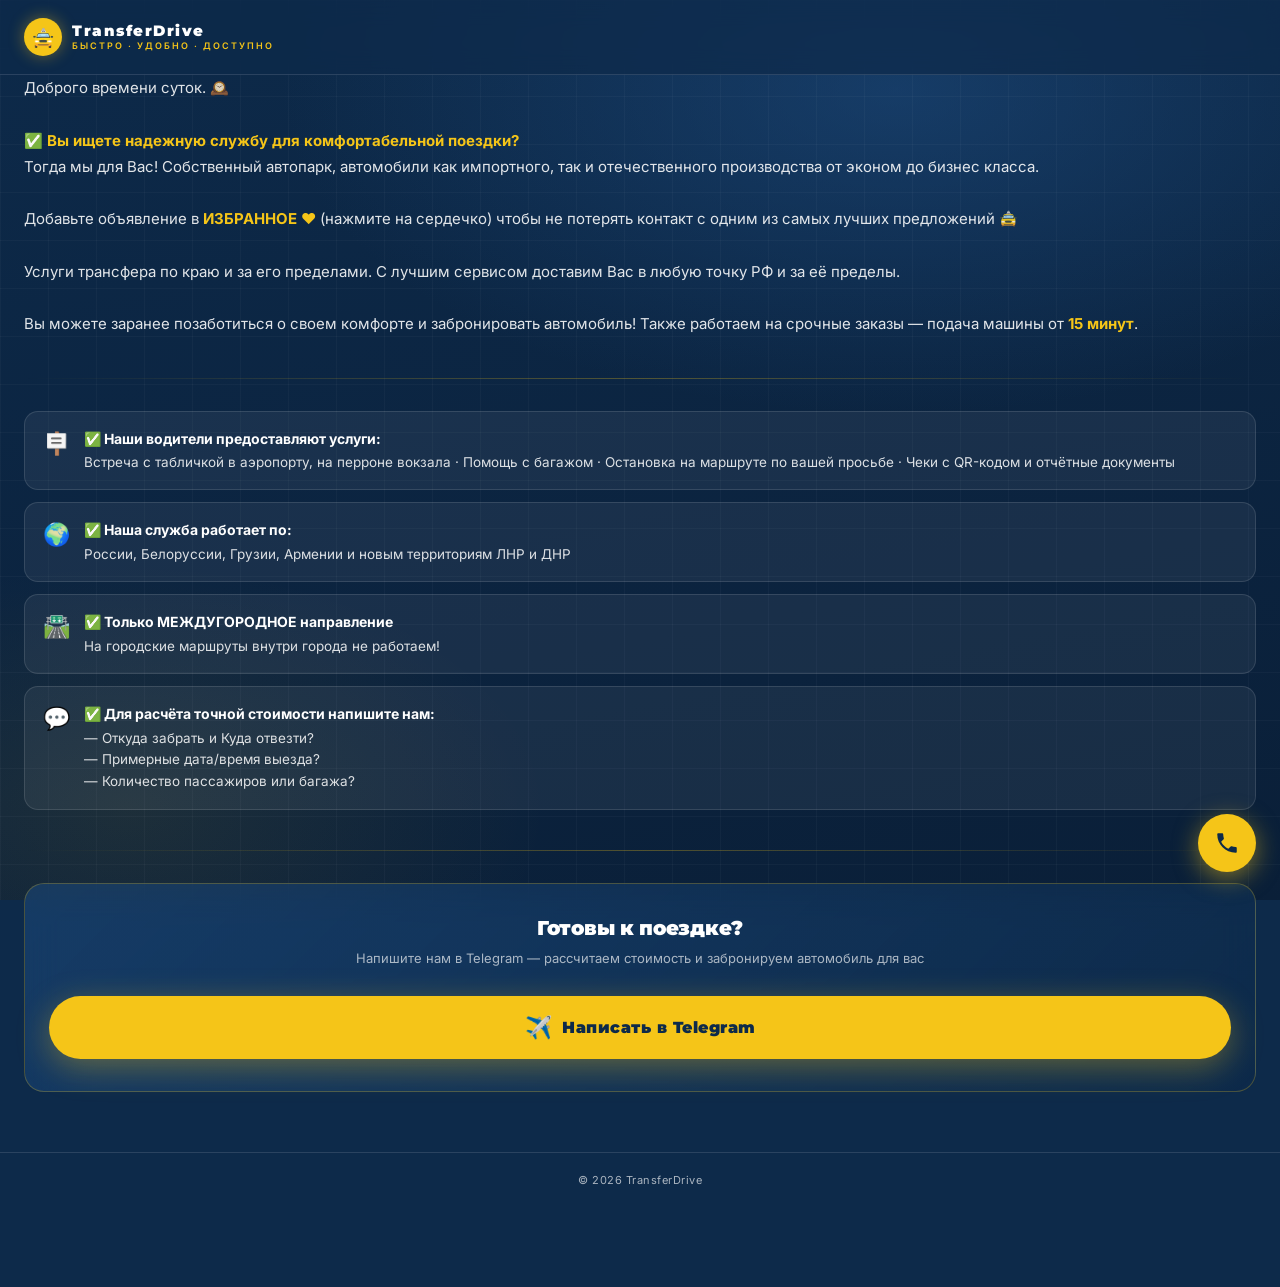
==== index.html @ ec16fa6d "Update index.html" ====
<!DOCTYPE html>
<html lang="ru">

<head>
  <meta charset="UTF-8">
  <meta name="viewport" content="width=device-width, initial-scale=1.0">
  <title>TransferDrive</title>
  <link href="https://fonts.googleapis.com/css2?family=Montserrat:wght@400;600;700;900&family=Inter:wght@400;500&display=swap" rel="stylesheet">
  <link rel="stylesheet" href="style.css">
</head>

<body>

<div class="bg-layer"></div>
<div class="bg-grid"></div>

<header>
  <div class="logo">
    <div class="logo-icon">🚖</div>
    <div>
      <div class="logo-text">TransferDrive</div>
      <div class="logo-sub">БЫСТРО · УДОБНО · ДОСТУПНО</div>
    </div>
  </div>
</header>

<div class="content-block">
  <p class="greeting">Доброго времени суток. 🕰️

<strong>✅ Вы ищете надежную службу для комфортабельной поездки?</strong>
Тогда мы для Вас! Собственный автопарк, автомобили как импортного, так и отечественного производства от эконом до бизнес класса.

Добавьте объявление в <strong>ИЗБРАННОЕ ❤</strong> (нажмите на сердечко) чтобы не потерять контакт с одним из самых лучших предложений 🚖

Услуги трансфера по краю и за его пределами. С лучшим сервисом доставим Вас в любую точку РФ и за её пределы.

Вы можете заранее позаботиться о своем комфорте и забронировать автомобиль! Также работаем на срочные заказы — подача машины от <strong>15 минут</strong>.</p>
</div>

<div class="divider"></div>

<section class="features">
  <div class="feature-card">
    <div class="feat-icon">🪧</div>
    <div class="feat-text">
      <strong>✅ Наши водители предоставляют услуги:</strong>
      Встреча с табличкой в аэропорту, на перроне вокзала · Помощь с багажом · Остановка на маршруте по вашей просьбе · Чеки с QR-кодом и отчётные документы
    </div>
  </div>
  <div class="feature-card">
    <div class="feat-icon">🌍</div>
    <div class="feat-text">
      <strong>✅ Наша служба работает по:</strong>
      России, Белоруссии, Грузии, Армении и новым территориям ЛНР и ДНР
    </div>
  </div>
  <div class="feature-card">
    <div class="feat-icon">🛣️</div>
    <div class="feat-text">
      <strong>✅ Только МЕЖДУГОРОДНОЕ направление</strong>
      На городские маршруты внутри города не работаем!
    </div>
  </div>
  <div class="feature-card">
    <div class="feat-icon">💬</div>
    <div class="feat-text">
      <strong>✅ Для расчёта точной стоимости напишите нам:</strong>
      — Откуда забрать и Куда отвезти?<br>
      — Примерные дата/время выезда?<br>
      — Количество пассажиров или багажа?
    </div>
  </div>
</section>

<div class="divider"></div>

<section id="cta">
  <div class="cta-box">
    <div class="cta-title">Готовы к поездке?</div>
    <div class="cta-sub">Напишите нам в Telegram — рассчитаем стоимость и забронируем автомобиль для вас</div>
    <a href="https://t.me/Zarina_Transfer_Drive" class="tg-btn" target="_blank" rel="noopener">
      <span class="tg-icon">✈️</span>
      Написать в Telegram
    </a>
  </div>
</section>

<footer>
  © 2026 TransferDrive
</footer>

<button class="fab" aria-label="Перейти к кнопке заказа">
  <svg viewBox="0 0 24 24" xmlns="http://www.w3.org/2000/svg">
    <path d="M6.6 10.8c1.4 2.8 3.8 5.1 6.6 6.6l2.2-2.2c.3-.3.7-.4 1-.2 1.1.4 2.3.6 3.6.6.6 0 1 .4 1 1V20c0 .6-.4 1-1 1-9.4 0-17-7.6-17-17 0-.6.4-1 1-1h3.5c.6 0 1 .4 1 1 0 1.3.2 2.5.6 3.6.1.3 0 .7-.2 1L6.6 10.8z"/>
  </svg>
</button>

<script src="script.js"></script>
</body>
</html>
---- style.css ----
:root {
  --navy: #0d2a4a;
  --navy-mid: #163a62;
  --navy-light: #1e4d82;
  --gold: #f5c518;
  --gold-dark: #d4a800;
  --white: #ffffff;
  --text-muted: rgba(255,255,255,0.65);
  --card-bg: rgba(255,255,255,0.06);
  --border: rgba(255,255,255,0.12);
}

*, *::before, 
*::after { 
  box-sizing: border-box; margin: 0; padding: 0; 
}

html { 
  scroll-behavior: smooth; 
}

body {
  font-family: 'Inter', sans-serif;
  background: var(--navy);
  color: var(--white);
  min-height: 100vh;
  overflow-x: hidden;
}

.bg-layer {
  position: fixed; inset: 0; z-index: 0; pointer-events: none;
  background:
    radial-gradient(ellipse 80% 60% at 70% 10%, rgba(30,77,130,0.55) 0%, transparent 60%),
    radial-gradient(ellipse 60% 50% at 10% 90%, rgba(245,197,24,0.08) 0%, transparent 55%),
    linear-gradient(170deg, #0d2a4a 0%, #0a1f38 100%);
}

.bg-grid {
  position: fixed; inset: 0; z-index: 0; pointer-events: none;
  background-image:
    linear-gradient(rgba(255,255,255,0.03) 1px, transparent 1px),
    linear-gradient(90deg, rgba(255,255,255,0.03) 1px, transparent 1px);
  background-size: 48px 48px;
}

header {
  position: sticky; top: 0; z-index: 10;
  display: flex; align-items: center; justify-content: space-between;
  padding: 18px 24px;
  border-bottom: 1px solid var(--border);
  backdrop-filter: blur(12px);
  background: rgba(13,42,74,0.7);
}

.logo {
  display: flex; align-items: center; gap: 10px;
}

.logo-icon {
  width: 38px; height: 38px;
  background: var(--gold);
  border-radius: 50%;
  display: flex; align-items: center; justify-content: center;
  font-size: 18px;
  box-shadow: 0 0 16px rgba(245,197,24,0.4);
}

.logo-text {
  font-family: 'Montserrat', sans-serif;
  font-weight: 900;
  font-size: 15px;
  letter-spacing: 1.5px;
  color: var(--white);
  line-height: 1.1;
}

.logo-sub {
  font-size: 9px;
  letter-spacing: 2px;
  color: var(--gold);
  font-weight: 600;
}

.phone-header {
  font-family: 'Montserrat', sans-serif;
  font-weight: 700;
  font-size: 15px;
  color: var(--white);
  text-decoration: none;
  text-align: right;
  line-height: 1.2;
}

.phone-header span {
  display: block;
  font-size: 9px;
  font-weight: 400;
  color: var(--text-muted);
  letter-spacing: 0.5px;
}

.hero {
  position: relative; z-index: 5;
  padding: 48px 24px 36px;
}

.badge-row {
  display: flex; flex-wrap: wrap; gap: 8px; margin-bottom: 24px;
}

.badge {
  background: rgba(245,197,24,0.15);
  border: 1px solid rgba(245,197,24,0.35);
  color: var(--gold);
  font-size: 11px;
  font-weight: 700;
  letter-spacing: 1px;
  padding: 5px 12px;
  border-radius: 20px;
  text-transform: uppercase;
}

.hero h1 {
  font-family: 'Montserrat', sans-serif;
  font-size: clamp(26px, 7vw, 40px);
  font-weight: 900;
  line-height: 1.15;
  margin-bottom: 20px;
  letter-spacing: -0.5px;
}

.hero h1 em {
  font-style: normal;
  color: var(--gold);
  display: block;
}

.content-block {
  position: relative; z-index: 5;
  padding: 0 24px 32px;
}

.greeting {
  font-size: 15px;
  line-height: 1.75;
  color: rgba(255,255,255,0.88);
  white-space: pre-line;
}

.greeting strong {
  color: var(--gold);
  font-weight: 700;
}

.features {
  position: relative; z-index: 5;
  padding: 0 24px 32px;
  display: flex; flex-direction: column; gap: 12px;
}

.feature-card {
  background: var(--card-bg);
  border: 1px solid var(--border);
  border-radius: 14px;
  padding: 16px 18px;
  display: flex; align-items: flex-start; gap: 14px;
  opacity: 0;
  transform: translateY(20px);
  transition: opacity 0.5s ease, transform 0.5s ease;
}

.feature-card.visible { 
  opacity: 1; transform: translateY(0); 
}

.feature-card:hover {
  background: rgba(255,255,255,0.1);
  border-color: rgba(245,197,24,0.3);
  transition: background 0.2s, border-color 0.2s;
}

.feat-icon {
  font-size: 22px;
  flex-shrink: 0;
  margin-top: 2px;
}

.feat-text {
  font-size: 13.5px;
  line-height: 1.6;
  color: rgba(255,255,255,0.85);
}

.feat-text strong {
  display: block;
  font-size: 14px;
  font-weight: 700;
  color: var(--white);
  margin-bottom: 2px;
}

.divider {
  position: relative; z-index: 5;
  height: 1px;
  background: linear-gradient(90deg, transparent, rgba(245,197,24,0.3), transparent);
  margin: 8px 24px 32px;
}

#cta {
  position: relative; z-index: 5;
  padding: 0 24px 60px;
  text-align: center;
}

.cta-box {
  background: linear-gradient(135deg, rgba(30,77,130,0.5), rgba(13,42,74,0.8));
  border: 1px solid rgba(245,197,24,0.25);
  border-radius: 20px;
  padding: 32px 24px;
  backdrop-filter: blur(16px);
}

.cta-title {
  font-family: 'Montserrat', sans-serif;
  font-weight: 900;
  font-size: 20px;
  margin-bottom: 8px;
  letter-spacing: -0.3px;
}

.cta-sub {
  font-size: 13px;
  color: var(--text-muted);
  margin-bottom: 28px;
  line-height: 1.6;
}

.tg-btn {
  display: inline-flex;
  align-items: center;
  justify-content: center;
  gap: 10px;
  background: var(--gold);
  color: #0d2a4a;
  font-family: 'Montserrat', sans-serif;
  font-weight: 900;
  font-size: 16px;
  letter-spacing: 0.5px;
  text-decoration: none;
  padding: 18px 36px;
  border-radius: 50px;
  width: 100%;
  box-shadow: 0 8px 32px rgba(245,197,24,0.35);
  transition: transform 0.15s ease, box-shadow 0.15s ease, background 0.15s ease;
  cursor: pointer;
}

.tg-btn:hover {
  background: #ffe040;
  transform: translateY(-2px);
  box-shadow: 0 12px 40px rgba(245,197,24,0.5);
}

.tg-btn:active { 
  transform: scale(0.97); 
}

.tg-icon { 
  font-size: 22px; 
}

.fab {
  position: fixed;
  bottom: 28px;
  right: 24px;
  z-index: 100;
  width: 58px;
  height: 58px;
  background: var(--gold);
  border-radius: 50%;
  display: flex;
  align-items: center;
  justify-content: center;
  box-shadow: 0 6px 24px rgba(245,197,24,0.5);
  cursor: pointer;
  border: none;
  animation: pulse-ring 2s ease-out infinite;
  transition: transform 0.2s, box-shadow 0.2s;
}

.fab:hover {
  transform: scale(1.08);
  box-shadow: 0 10px 32px rgba(245,197,24,0.65);
}

.fab:active { 
  transform: scale(0.94); 
}

.fab svg { 
  width: 26px; height: 26px; fill: #0d2a4a; 
}

@keyframes pulse-ring {
  0%   { box-shadow: 0 0 0 0 rgba(245,197,24,0.55), 0 6px 24px rgba(245,197,24,0.4); }
  70%  { box-shadow: 0 0 0 14px rgba(245,197,24,0), 0 6px 24px rgba(245,197,24,0.4); }
  100% { box-shadow: 0 0 0 0 rgba(245,197,24,0), 0 6px 24px rgba(245,197,24,0.4); }
}

footer {
  position: relative; z-index: 5;
  text-align: center;
  padding: 20px 24px 100px;
  font-size: 11px;
  color: var(--text-muted);
  letter-spacing: 0.5px;
  border-top: 1px solid var(--border);
}

@keyframes fadeUp {
  from { opacity: 0; transform: translateY(24px); }
  to   { opacity: 1; transform: translateY(0); }
}

.hero h1, .hero .badge-row {
  animation: fadeUp 0.7s ease both;
}

.hero .badge-row { 
  animation-delay: 0.1s; 
}

.hero h1        { 
  animation-delay: 0.2s; 
}

.content-block  { 
  animation: fadeUp 0.7s 0.35s ease both; 
}
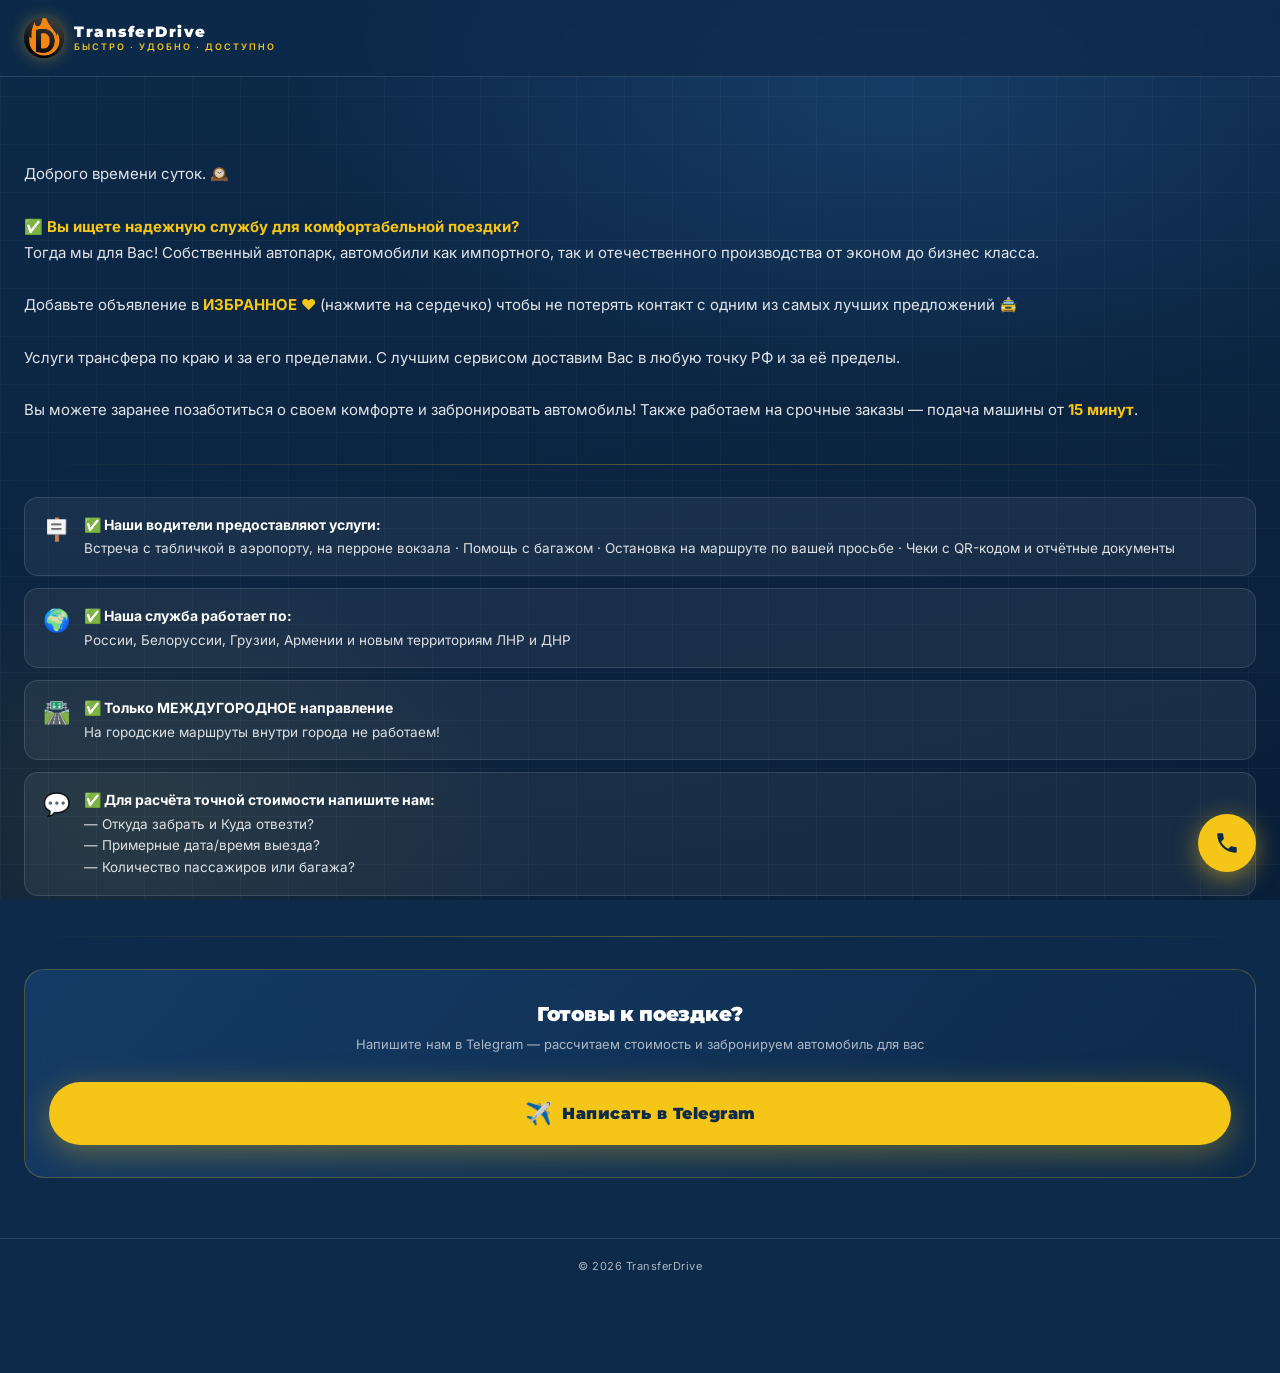
==== commit c8a4317a: "Update index.html" ====
--- a/index.html
+++ b/index.html
@@ -15,14 +15,18 @@
 <div class="bg-grid"></div>
 
 <header>
+
   <div class="logo">
-    <div class="logo-icon">🚖</div>
+    <img src="assets/logo.jpg" style="width:40px; height:40px; border-radius:50%; object-fit:cover; box-shadow:0 0 16px rgba(245,197,24,0.4)">
+
     <div>
       <div class="logo-text">TransferDrive</div>
       <div class="logo-sub">БЫСТРО · УДОБНО · ДОСТУПНО</div>
     </div>
   </div>
 </header>
+
+<section class="hero"></section>
 
 <div class="content-block">
   <p class="greeting">Доброго времени суток. 🕰️
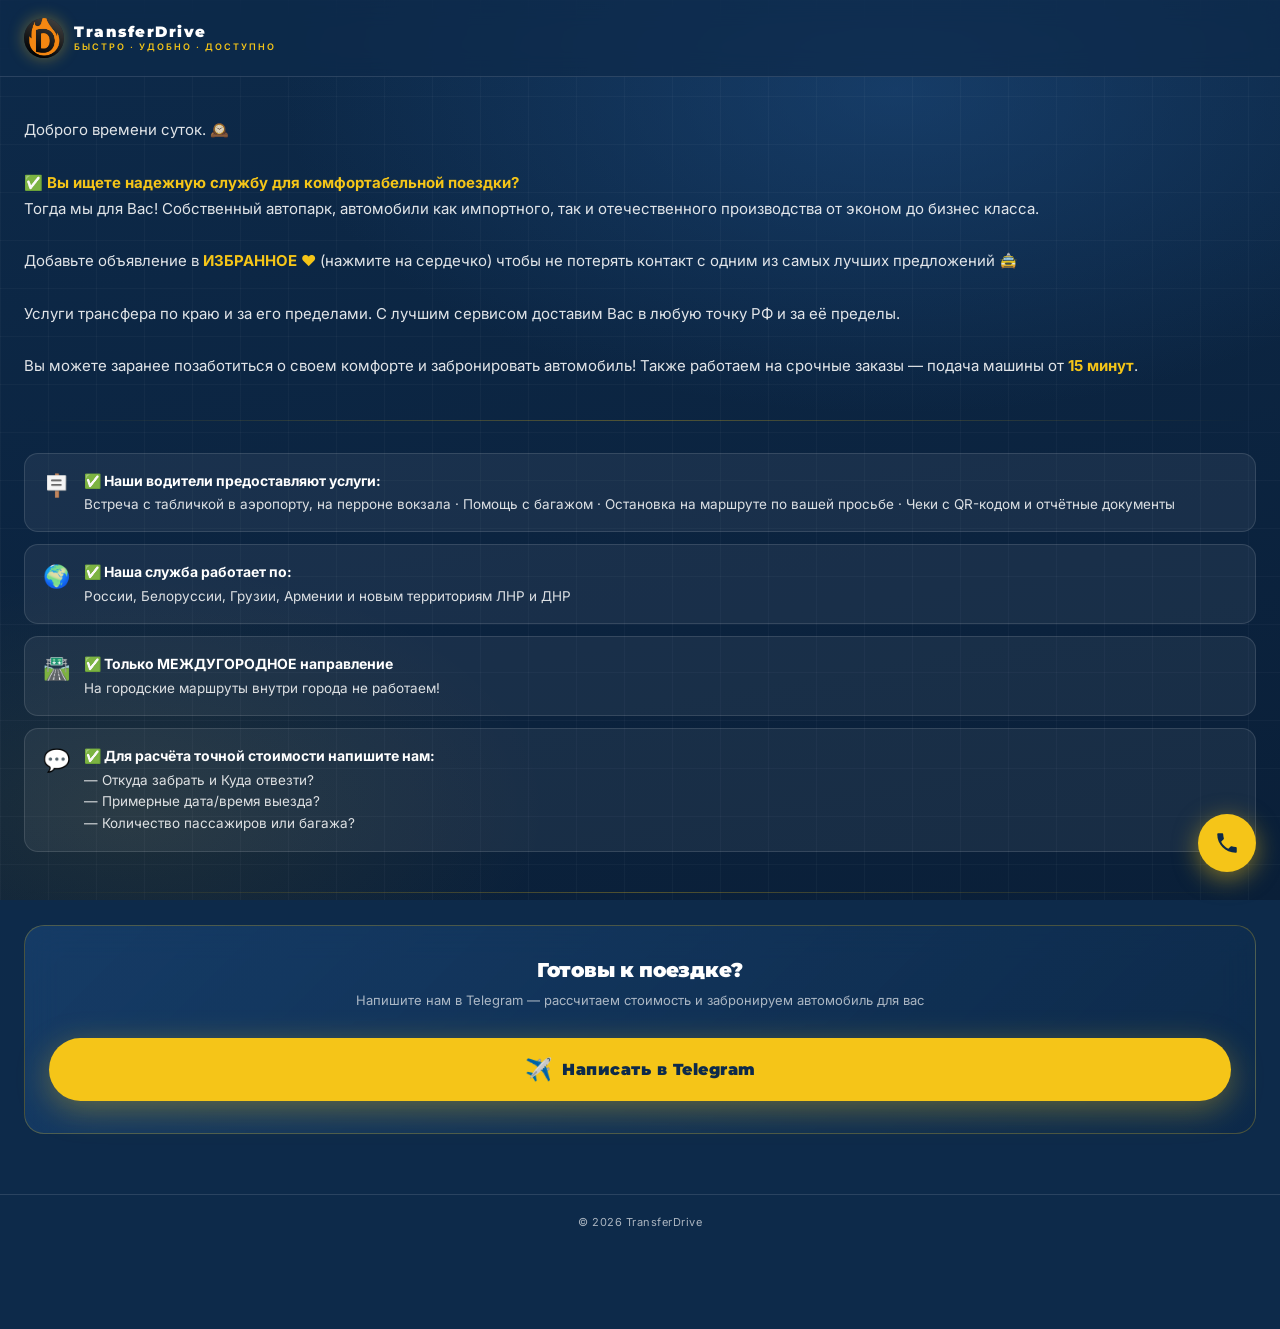
==== commit dda5755b: "Update index.html" ====
--- a/index.html
+++ b/index.html
@@ -93,7 +93,7 @@
   © 2026 TransferDrive
 </footer>
 
-<button class="fab" aria-label="Перейти к кнопке заказа">
+<button class="fab" onclick="document.getElementById('cta').scrollIntoView({behavior:'smooth'})"aria-label="Перейти к кнопке заказа">
   <svg viewBox="0 0 24 24" xmlns="http://www.w3.org/2000/svg">
     <path d="M6.6 10.8c1.4 2.8 3.8 5.1 6.6 6.6l2.2-2.2c.3-.3.7-.4 1-.2 1.1.4 2.3.6 3.6.6.6 0 1 .4 1 1V20c0 .6-.4 1-1 1-9.4 0-17-7.6-17-17 0-.6.4-1 1-1h3.5c.6 0 1 .4 1 1 0 1.3.2 2.5.6 3.6.1.3 0 .7-.2 1L6.6 10.8z"/>
   </svg>
--- a/style.css
+++ b/style.css
@@ -100,39 +100,8 @@
 }
 
 .hero {
-  position: relative; z-index: 5;
-  padding: 48px 24px 36px;
-}
-
-.badge-row {
-  display: flex; flex-wrap: wrap; gap: 8px; margin-bottom: 24px;
-}
-
-.badge {
-  background: rgba(245,197,24,0.15);
-  border: 1px solid rgba(245,197,24,0.35);
-  color: var(--gold);
-  font-size: 11px;
-  font-weight: 700;
-  letter-spacing: 1px;
-  padding: 5px 12px;
-  border-radius: 20px;
-  text-transform: uppercase;
-}
-
-.hero h1 {
-  font-family: 'Montserrat', sans-serif;
-  font-size: clamp(26px, 7vw, 40px);
-  font-weight: 900;
-  line-height: 1.15;
-  margin-bottom: 20px;
-  letter-spacing: -0.5px;
-}
-
-.hero h1 em {
-  font-style: normal;
-  color: var(--gold);
-  display: block;
+  position: relative;
+  padding: 20px;
 }
 
 .content-block {
@@ -322,18 +291,6 @@
   to   { opacity: 1; transform: translateY(0); }
 }
 
-.hero h1, .hero .badge-row {
-  animation: fadeUp 0.7s ease both;
-}
-
-.hero .badge-row { 
-  animation-delay: 0.1s; 
-}
-
-.hero h1        { 
-  animation-delay: 0.2s; 
-}
-
 .content-block  { 
   animation: fadeUp 0.7s 0.35s ease both; 
 }
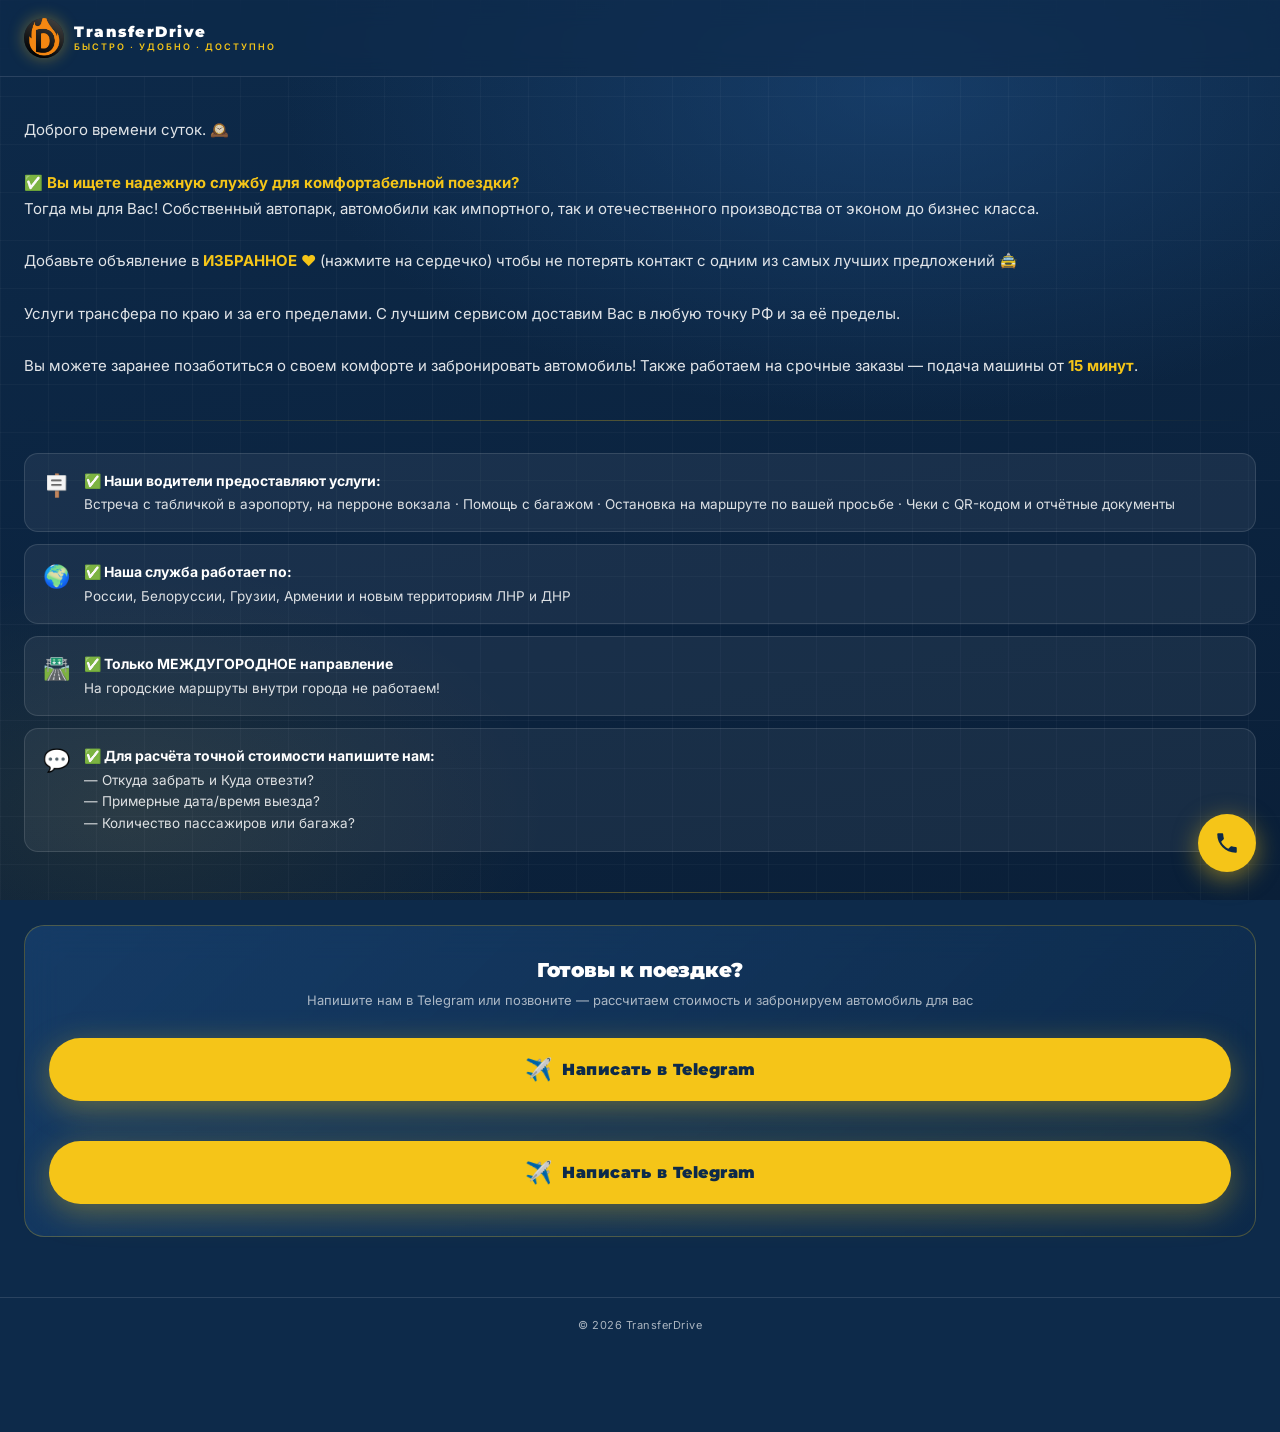
==== commit b67c7f91: "Update index.html" ====
--- a/index.html
+++ b/index.html
@@ -81,7 +81,15 @@
 <section id="cta">
   <div class="cta-box">
     <div class="cta-title">Готовы к поездке?</div>
-    <div class="cta-sub">Напишите нам в Telegram — рассчитаем стоимость и забронируем автомобиль для вас</div>
+    <div class="cta-sub">Напишите нам в Telegram или позвоните — рассчитаем стоимость и забронируем автомобиль для вас</div>
+
+    <a href="https://t.me/Zarina_Transfer_Drive" class="tg-btn" target="_blank" rel="noopener">
+      <span class="tg-icon">✈️</span>
+      Написать в Telegram
+    </a>
+    
+    <section class="hero"></section>
+
     <a href="https://t.me/Zarina_Transfer_Drive" class="tg-btn" target="_blank" rel="noopener">
       <span class="tg-icon">✈️</span>
       Написать в Telegram
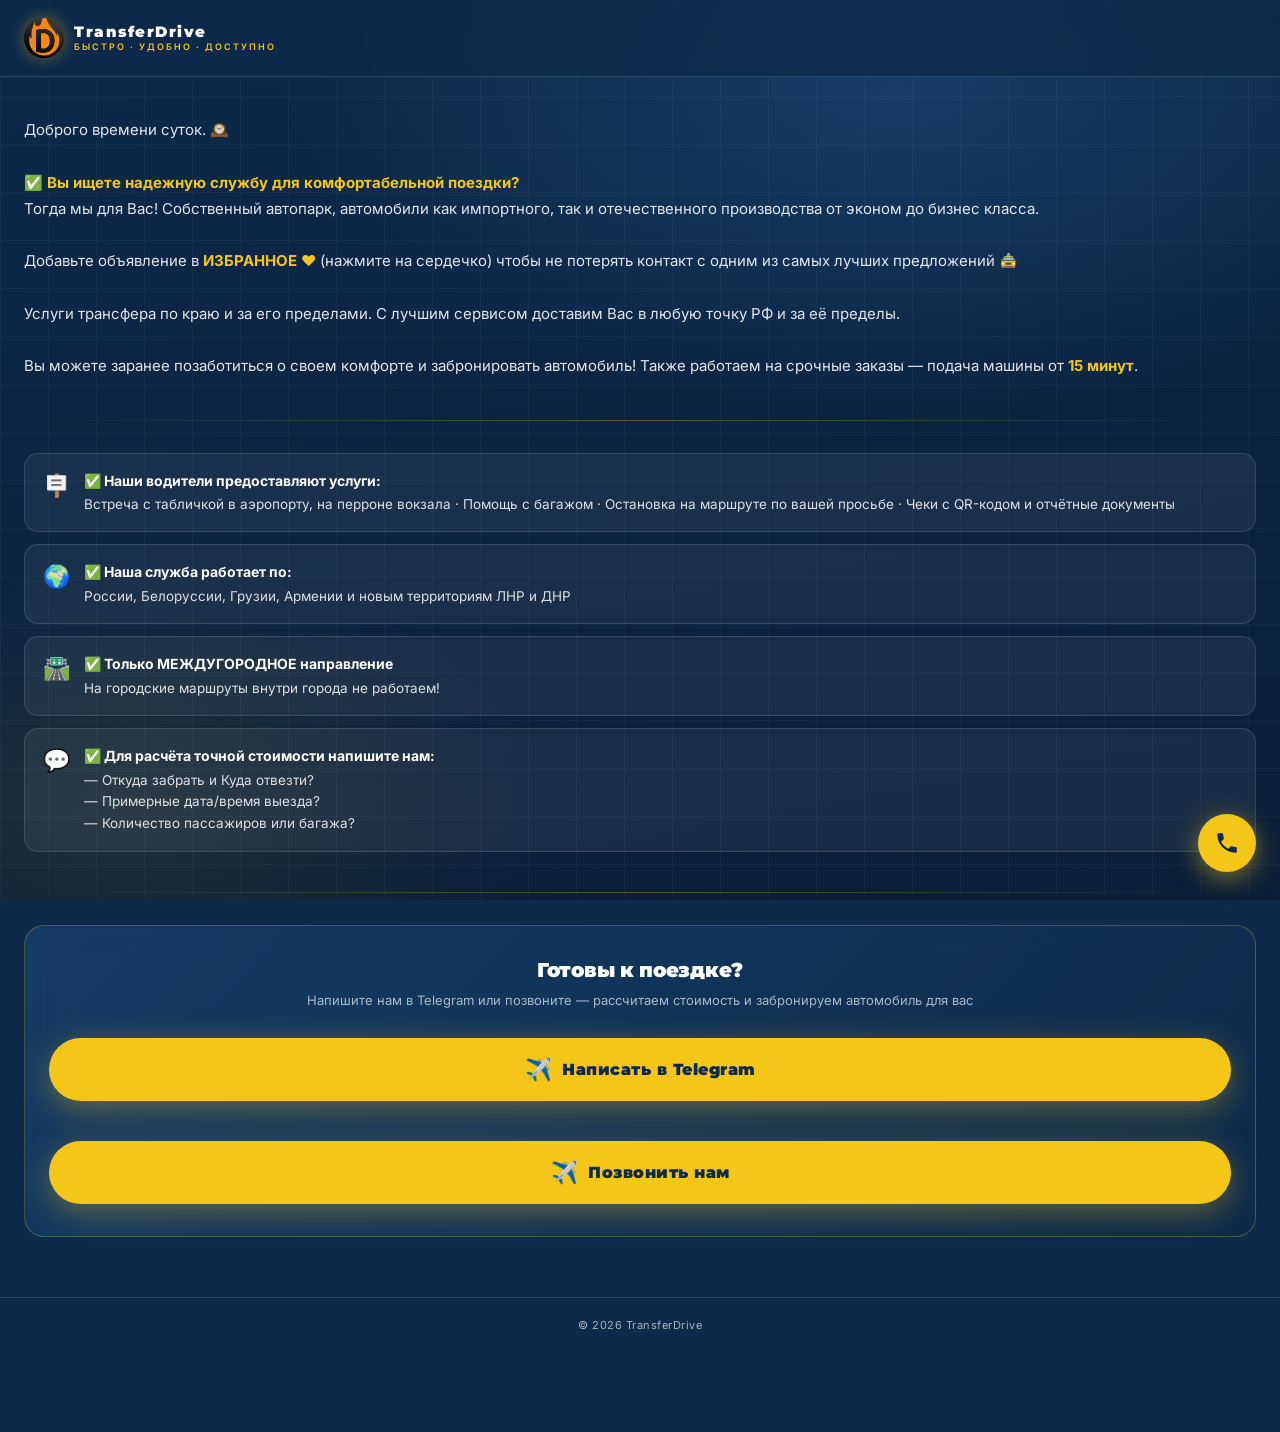
==== commit 43b62890: "Update index.html" ====
--- a/index.html
+++ b/index.html
@@ -90,9 +90,9 @@
     
     <section class="hero"></section>
 
-    <a href="https://t.me/Zarina_Transfer_Drive" class="tg-btn" target="_blank" rel="noopener">
+    <a href="tel:+79790581316" class="tg-btn" target="_blank" rel="noopener">
       <span class="tg-icon">✈️</span>
-      Написать в Telegram
+      Позвонить нам
     </a>
   </div>
 </section>
--- a/style.css
+++ b/style.css
@@ -79,24 +79,6 @@
   letter-spacing: 2px;
   color: var(--gold);
   font-weight: 600;
-}
-
-.phone-header {
-  font-family: 'Montserrat', sans-serif;
-  font-weight: 700;
-  font-size: 15px;
-  color: var(--white);
-  text-decoration: none;
-  text-align: right;
-  line-height: 1.2;
-}
-
-.phone-header span {
-  display: block;
-  font-size: 9px;
-  font-weight: 400;
-  color: var(--text-muted);
-  letter-spacing: 0.5px;
 }
 
 .hero {
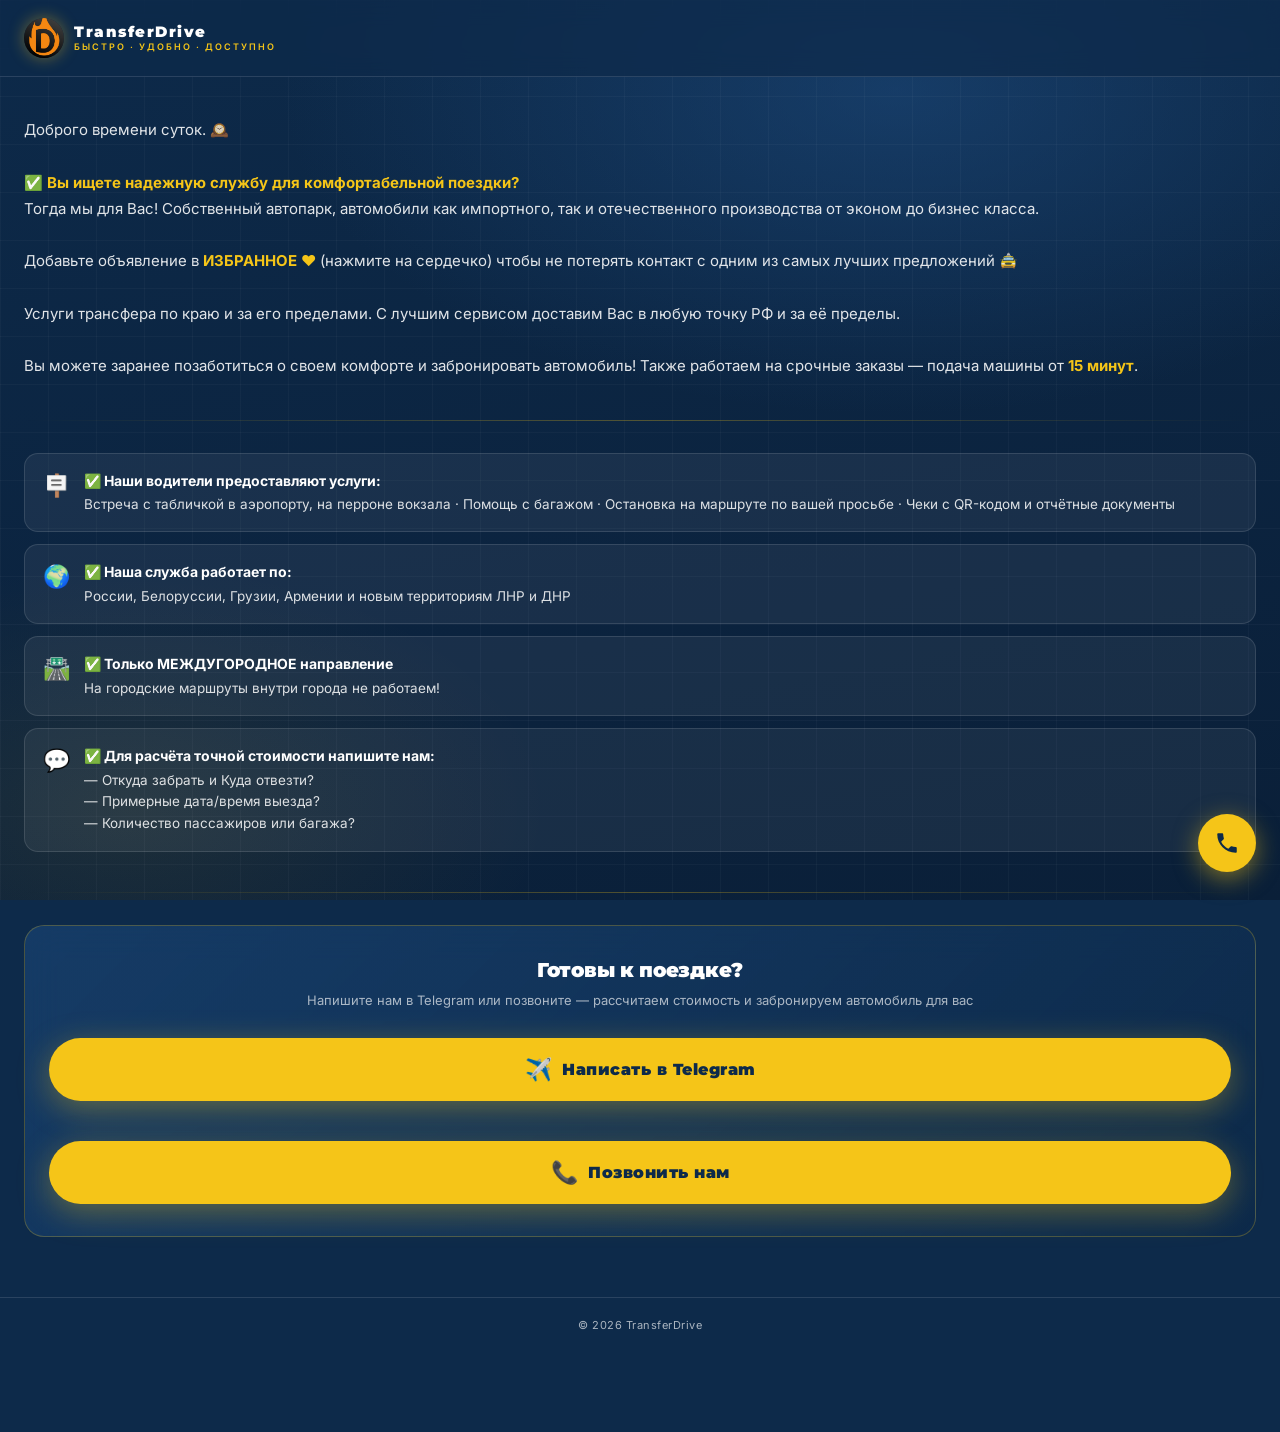
==== commit 76209e31: "Update index.html" ====
--- a/index.html
+++ b/index.html
@@ -91,7 +91,7 @@
     <section class="hero"></section>
 
     <a href="tel:+79790581316" class="tg-btn" target="_blank" rel="noopener">
-      <span class="tg-icon">✈️</span>
+      <span class="tg-icon">📞</span>
       Позвонить нам
     </a>
   </div>
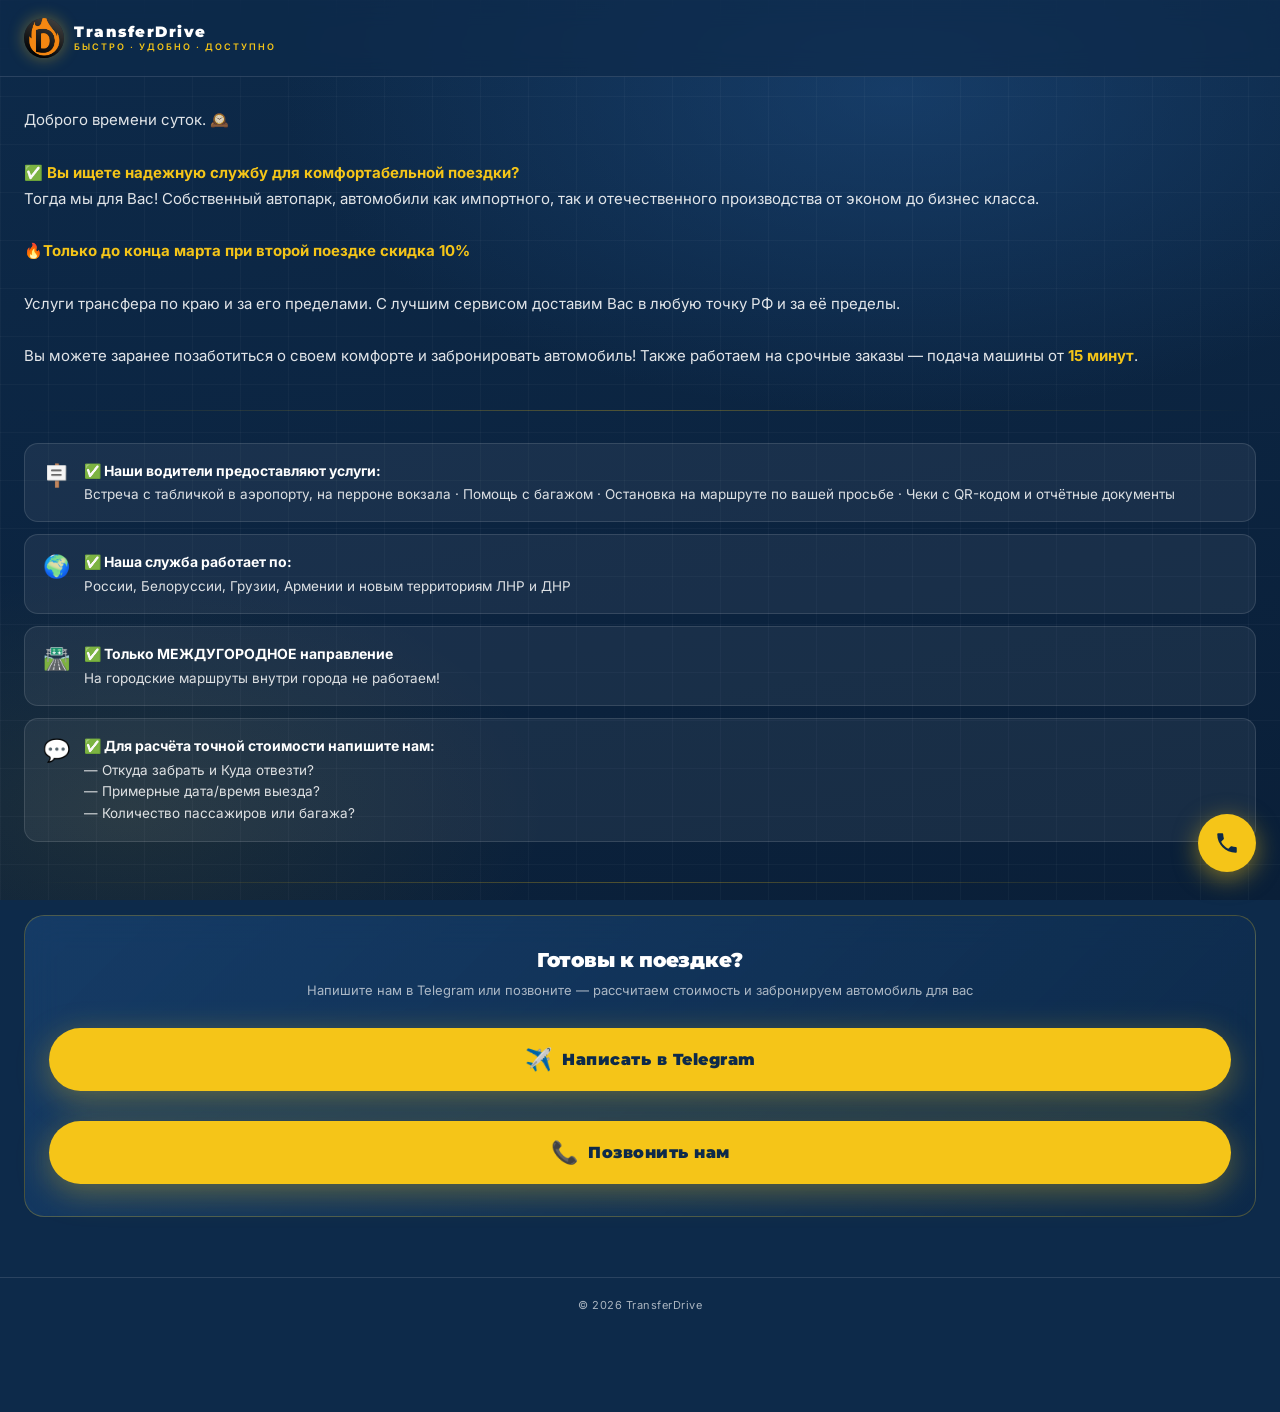
==== commit cb84ef43: "Update index.html" ====
--- a/index.html
+++ b/index.html
@@ -30,11 +30,11 @@
 
 <div class="content-block">
   <p class="greeting">Доброго времени суток. 🕰️
-
+    
 <strong>✅ Вы ищете надежную службу для комфортабельной поездки?</strong>
 Тогда мы для Вас! Собственный автопарк, автомобили как импортного, так и отечественного производства от эконом до бизнес класса.
 
-Добавьте объявление в <strong>ИЗБРАННОЕ ❤</strong> (нажмите на сердечко) чтобы не потерять контакт с одним из самых лучших предложений 🚖
+<strong>🔥Только до конца марта при второй поездке скидка 10%</strong>
 
 Услуги трансфера по краю и за его пределами. С лучшим сервисом доставим Вас в любую точку РФ и за её пределы.
 
--- a/style.css
+++ b/style.css
@@ -83,7 +83,7 @@
 
 .hero {
   position: relative;
-  padding: 20px;
+  padding: 15px;
 }
 
 .content-block {
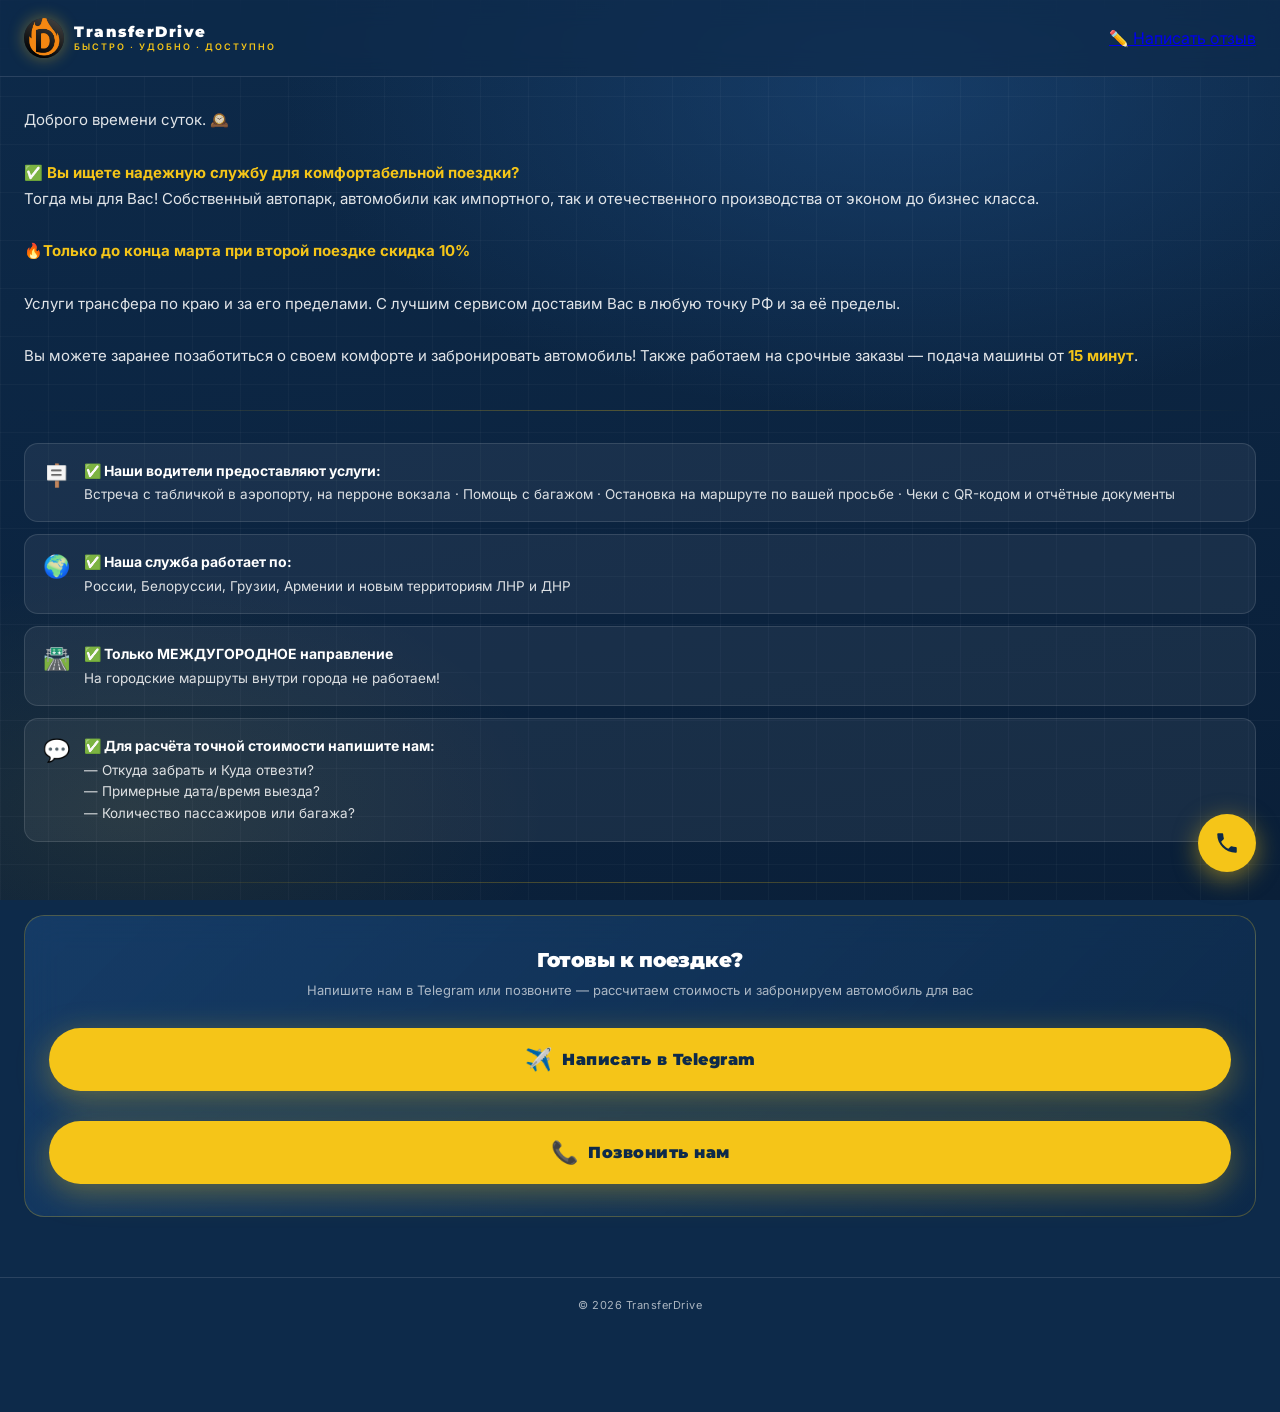
==== commit 1bee5305: "Update index.html" ====
--- a/index.html
+++ b/index.html
@@ -24,6 +24,7 @@
       <div class="logo-sub">БЫСТРО · УДОБНО · ДОСТУПНО</div>
     </div>
   </div>
+   <a href="reviews.html" class="review-btn-header">✏️ Написать отзыв</a>
 </header>
 
 <section class="hero"></section>
